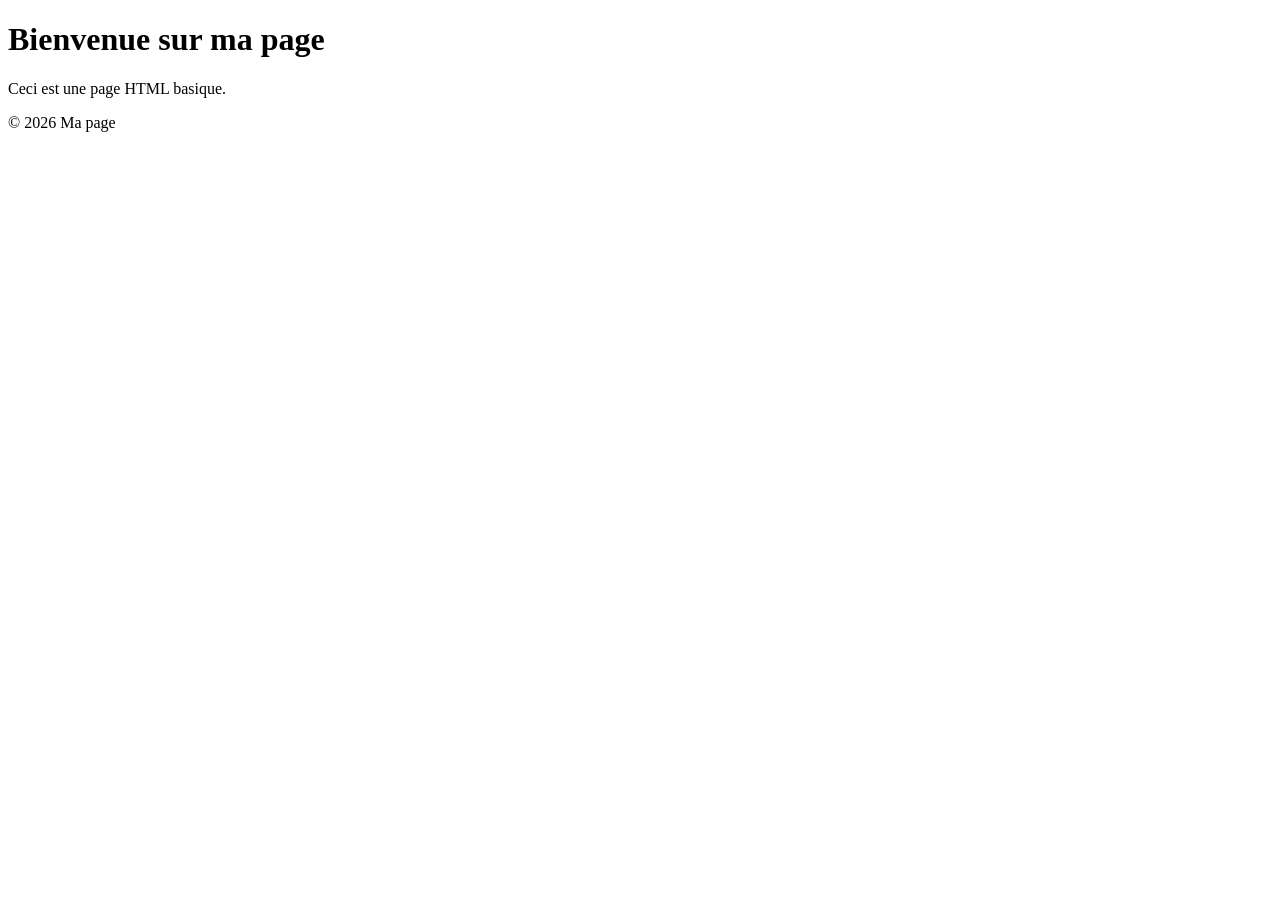
==== index.html @ 892050a7 "add FocusOrb landing page skeleton" ====
<!DOCTYPE html>
<html lang="fr">
<head>
	<meta charset="UTF-8">
	<meta name="viewport" content="width=device-width, initial-scale=1.0">
	<title>Ma page HTML</title>
</head>
<body>
	<header>
		<h1>Bienvenue sur ma page</h1>
	</header>

	<main>
		<p>Ceci est une page HTML basique.</p>
	</main>

	<footer>
		<p>&copy; 2026 Ma page</p>
	</footer>
</body>
</html>
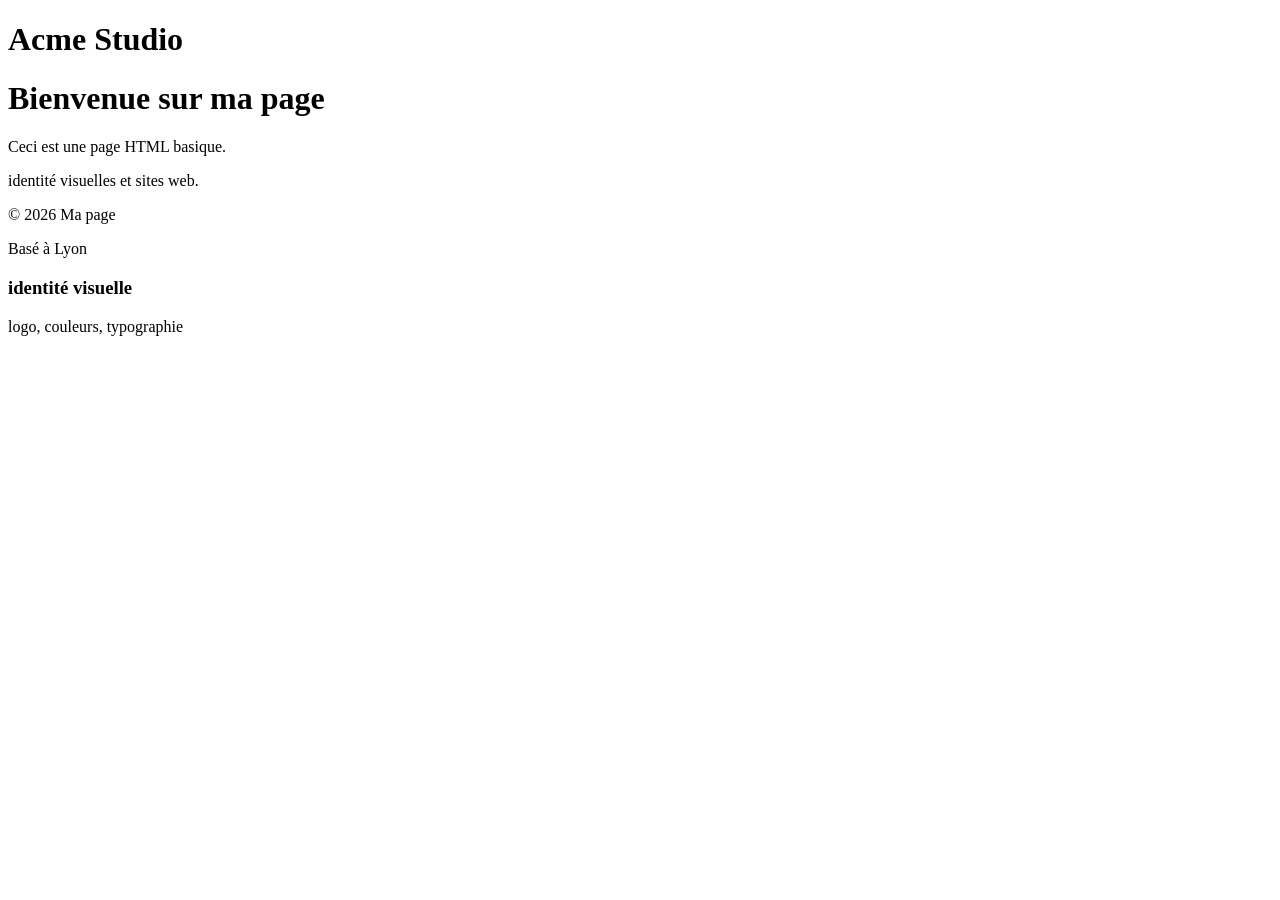
==== commit a74c460d: "add FocusOrb styles and update project files" ====
--- a/index.html
+++ b/index.html
@@ -4,18 +4,27 @@
 	<meta charset="UTF-8">
 	<meta name="viewport" content="width=device-width, initial-scale=1.0">
 	<title>Ma page HTML</title>
+	<link rel="stylesheet" href="style/main.css">
+	<h1> Acme Studio </h1>
+
 </head>
 <body>
 	<header>
 		<h1>Bienvenue sur ma page</h1>
-	</header>
+ </header>
 
 	<main>
 		<p>Ceci est une page HTML basique.</p>
 	</main>
-
+	<p class="tagline">identité visuelles et sites web.</p>
+		
 	<footer>
 		<p>&copy; 2026 Ma page</p>
+		<p>Basé à Lyon</p>
 	</footer>
 </body>
 </html>
+<article class="card">
+	<h3> identité visuelle</h3>
+	<p> logo, couleurs, typographie </p>
+</article>
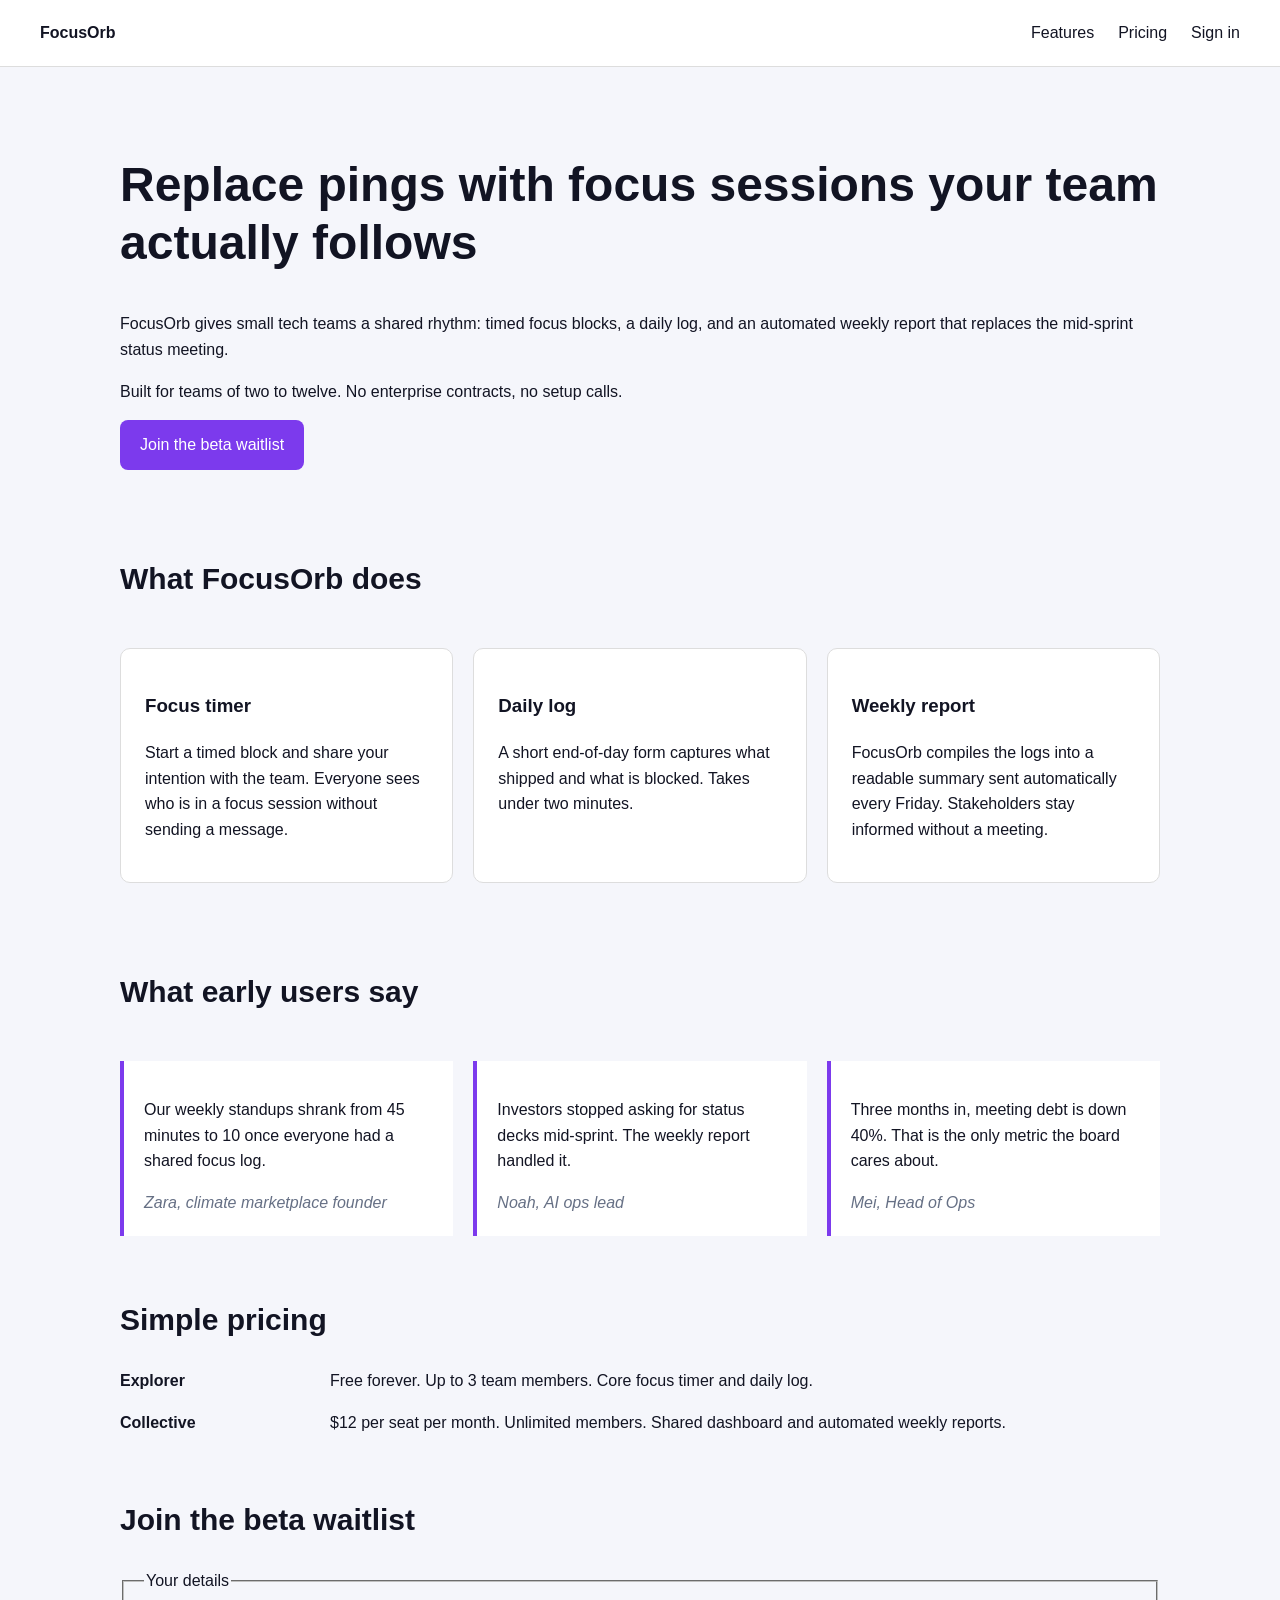
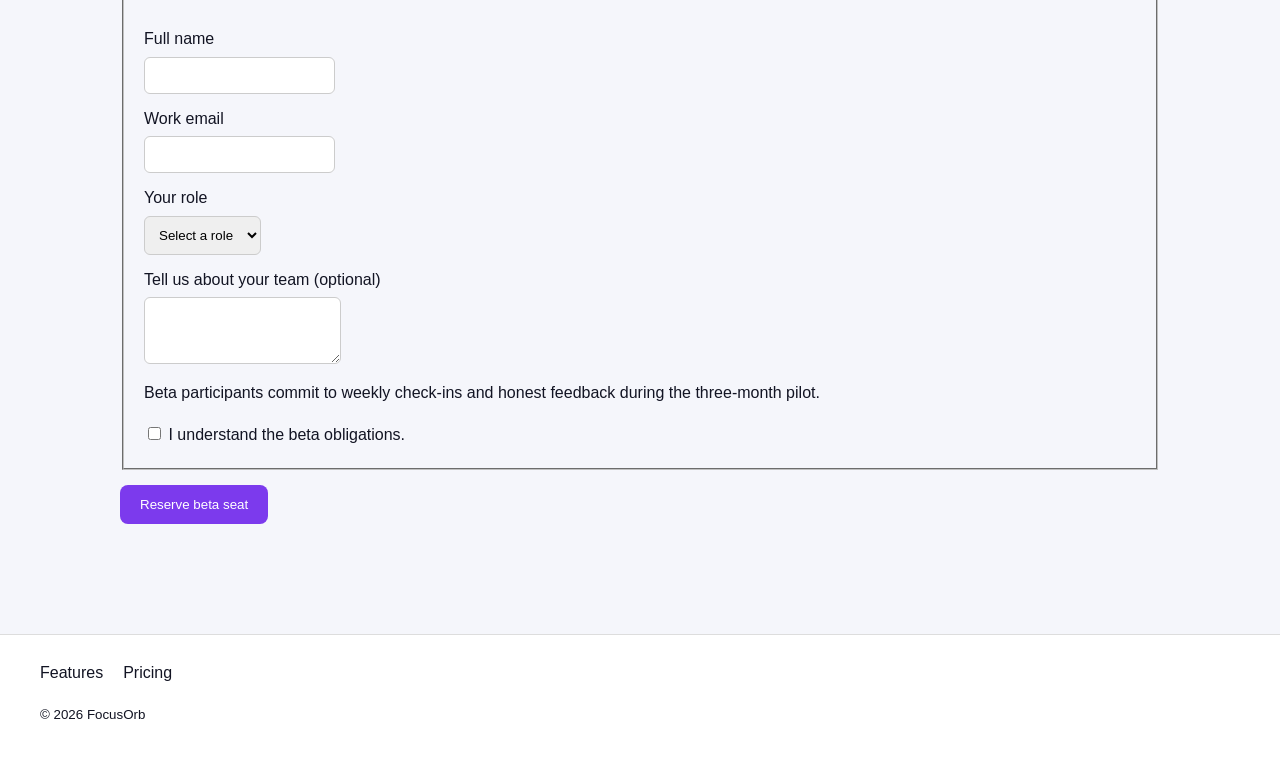
==== commit 4968e3e5: "complete FocusOrb styling and layout exercises" ====
--- a/index.html
+++ b/index.html
@@ -1,30 +1,276 @@
 <!DOCTYPE html>
-<html lang="fr">
+<html lang="en">
+
 <head>
-	<meta charset="UTF-8">
-	<meta name="viewport" content="width=device-width, initial-scale=1.0">
-	<title>Ma page HTML</title>
-	<link rel="stylesheet" href="style/main.css">
-	<h1> Acme Studio </h1>
-
+    <meta charset="UTF-8">
+    <meta name="viewport" content="width=device-width, initial-scale=1.0">
+
+    <title>FocusOrb · Gentle productivity rituals</title>
+
+    <link rel="stylesheet" href="styles.css?v=4">
 </head>
+
 <body>
-	<header>
-		<h1>Bienvenue sur ma page</h1>
- </header>
-
-	<main>
-		<p>Ceci est une page HTML basique.</p>
-	</main>
-	<p class="tagline">identité visuelles et sites web.</p>
-		
-	<footer>
-		<p>&copy; 2026 Ma page</p>
-		<p>Basé à Lyon</p>
-	</footer>
+
+    <header>
+        <p><strong>FocusOrb</strong></p>
+
+        <nav aria-label="Main">
+            <a href="#features">Features</a>
+            <a href="#pricing">Pricing</a>
+            <a href="#waitlist">Sign in</a>
+        </nav>
+    </header>
+
+    <main>
+
+        <section id="hero" aria-labelledby="hero-title">
+
+            <h1 id="hero-title">
+                Replace pings with focus sessions your team actually follows
+            </h1>
+
+            <p>
+                FocusOrb gives small tech teams a shared rhythm:
+                timed focus blocks, a daily log, and an automated weekly report
+                that replaces the mid-sprint status meeting.
+            </p>
+
+            <p>
+                Built for teams of two to twelve.
+                No enterprise contracts, no setup calls.
+            </p>
+
+            <a class="cta" href="#waitlist">
+                Join the beta waitlist
+            </a>
+
+        </section>
+
+
+        <section id="features" aria-labelledby="features-title">
+
+            <h2 id="features-title">
+                What FocusOrb does
+            </h2>
+
+            <article class="feature-card">
+                <h3>Focus timer</h3>
+
+                <p>
+                    Start a timed block and share your intention with the team.
+                    Everyone sees who is in a focus session without sending a message.
+                </p>
+            </article>
+
+            <article class="feature-card">
+                <h3>Daily log</h3>
+
+                <p>
+                    A short end-of-day form captures what shipped and what is blocked.
+                    Takes under two minutes.
+                </p>
+            </article>
+
+            <article class="feature-card">
+                <h3>Weekly report</h3>
+
+                <p>
+                    FocusOrb compiles the logs into a readable summary
+                    sent automatically every Friday.
+                    Stakeholders stay informed without a meeting.
+                </p>
+            </article>
+
+        </section>
+
+
+        <section id="testimonials" aria-labelledby="voices-title">
+
+            <h2 id="voices-title">
+                What early users say
+            </h2>
+
+            <blockquote class="testimonial">
+                <p>
+                    Our weekly standups shrank from 45 minutes to 10
+                    once everyone had a shared focus log.
+                </p>
+
+                <cite>
+                    Zara, climate marketplace founder
+                </cite>
+            </blockquote>
+
+            <blockquote class="testimonial">
+                <p>
+                    Investors stopped asking for status decks mid-sprint.
+                    The weekly report handled it.
+                </p>
+
+                <cite>
+                    Noah, AI ops lead
+                </cite>
+            </blockquote>
+
+            <blockquote class="testimonial">
+                <p>
+                    Three months in, meeting debt is down 40%.
+                    That is the only metric the board cares about.
+                </p>
+
+                <cite>
+                    Mei, Head of Ops
+                </cite>
+            </blockquote>
+
+        </section>
+
+
+        <section id="pricing" aria-labelledby="pricing-title">
+
+            <h2 id="pricing-title">
+                Simple pricing
+            </h2>
+
+            <dl>
+
+                <dt>Explorer</dt>
+
+                <dd>
+                    Free forever. Up to 3 team members.
+                    Core focus timer and daily log.
+                </dd>
+
+                <dt>Collective</dt>
+
+                <dd>
+                    $12 per seat per month.
+                    Unlimited members.
+                    Shared dashboard and automated weekly reports.
+                </dd>
+
+            </dl>
+
+        </section>
+
+
+        <section id="waitlist" aria-labelledby="waitlist-title">
+
+            <h2 id="waitlist-title">
+                Join the beta waitlist
+            </h2>
+
+            <form>
+
+                <fieldset>
+
+                    <legend>Your details</legend>
+
+                    <label for="fullname">
+                        Full name
+                    </label>
+
+                    <input
+                        id="fullname"
+                        name="fullname"
+                        type="text"
+                        autocomplete="name"
+                        required
+                    >
+
+                    <label for="email">
+                        Work email
+                    </label>
+
+                    <input
+                        id="email"
+                        name="email"
+                        type="email"
+                        autocomplete="email"
+                        required
+                    >
+
+                    <label for="role">
+                        Your role
+                    </label>
+
+                    <select id="role" name="role" required>
+
+                        <option value="">
+                            Select a role
+                        </option>
+
+                        <option value="founder">
+                            Founder
+                        </option>
+
+                        <option value="operator">
+                            Operator
+                        </option>
+
+                        <option value="engineer">
+                            Engineer
+                        </option>
+
+                        <option value="designer">
+                            Designer
+                        </option>
+
+                    </select>
+
+                    <label for="message">
+                        Tell us about your team (optional)
+                    </label>
+
+                    <textarea
+                        id="message"
+                        name="message"
+                        rows="3"
+                    ></textarea>
+
+                    <p id="beta-info">
+                        Beta participants commit to weekly check-ins
+                        and honest feedback during the three-month pilot.
+                    </p>
+
+                    <label class="consent">
+
+                        <input
+                            type="checkbox"
+                            name="beta_ack"
+                            aria-describedby="beta-info"
+                            required
+                        >
+
+                        I understand the beta obligations.
+
+                    </label>
+
+                </fieldset>
+
+                <button type="submit">
+                    Reserve beta seat
+                </button>
+
+            </form>
+
+        </section>
+
+    </main>
+
+
+    <footer>
+
+        <nav aria-label="Footer">
+            <a href="#features">Features</a>
+            <a href="#pricing">Pricing</a>
+        </nav>
+
+        <p>
+            <small>&copy; 2026 FocusOrb</small>
+        </p>
+
+    </footer>
+
 </body>
-</html>
-<article class="card">
-	<h3> identité visuelle</h3>
-	<p> logo, couleurs, typographie </p>
-</article>
--- a/styles.css
+++ b/styles.css
@@ -0,0 +1,173 @@
+* {
+  box-sizing: border-box;
+}
+
+body {
+  margin: 0;
+  font-family: Arial, sans-serif;
+  color: #121423;
+  background-color: #f5f6fb;
+  line-height: 1.6;
+}
+
+header {
+  display: flex;
+  justify-content: space-between;
+  align-items: center;
+  padding: 20px 40px;
+  background: white;
+  border-bottom: 1px solid #ddd;
+}
+
+header p {
+  margin: 0;
+}
+
+header nav {
+  display: flex;
+  gap: 24px;
+}
+
+header nav a,
+footer nav a {
+  color: #121423;
+  text-decoration: none;
+}
+
+main {
+  max-width: 1100px;
+  margin: 0 auto;
+  padding: 50px 30px;
+}
+
+section {
+  margin-bottom: 60px;
+}
+
+h1 {
+  font-size: 48px;
+  line-height: 1.2;
+}
+
+h2 {
+  font-size: 30px;
+}
+
+.cta {
+  display: inline-block;
+  padding: 12px 20px;
+  background: #7c3aed;
+  color: white;
+  text-decoration: none;
+  border-radius: 8px;
+}
+
+#features {
+  display: grid;
+  grid-template-columns: repeat(3, 1fr);
+  gap: 20px;
+}
+
+#features h2 {
+  grid-column: 1 / -1;
+}
+
+.feature-card {
+  padding: 24px;
+  background: white;
+  border: 1px solid #ddd;
+  border-radius: 10px;
+}
+
+#testimonials {
+  display: flex;
+  flex-wrap: wrap;
+  gap: 20px;
+}
+
+#testimonials h2 {
+  flex-basis: 100%;
+}
+
+.testimonial {
+  flex: 1 1 260px;
+  margin: 0;
+  padding: 20px;
+  background: white;
+  border-left: 4px solid #7c3aed;
+}
+
+.testimonial cite {
+  color: #667085;
+}
+
+#pricing dl {
+  display: grid;
+  grid-template-columns: 180px 1fr;
+  gap: 16px 30px;
+}
+
+#pricing dt {
+  font-weight: bold;
+}
+
+#pricing dd {
+  margin: 0;
+}
+
+fieldset {
+  padding: 20px;
+}
+
+label {
+  display: block;
+  margin-top: 12px;
+}
+
+input,
+select,
+textarea {
+  display: block;
+  padding: 10px;
+  margin-top: 5px;
+  border: 1px solid #ccc;
+  border-radius: 6px;
+}
+
+.consent input {
+  display: inline;
+}
+
+button {
+  margin-top: 15px;
+  padding: 12px 20px;
+  background: #7c3aed;
+  color: white;
+  border: 0;
+  border-radius: 8px;
+}
+
+footer {
+  padding: 25px 40px;
+  background: white;
+  border-top: 1px solid #ddd;
+}
+
+footer nav {
+  display: flex;
+  gap: 20px;
+}
+
+.cta:hover,
+button:hover {
+  background-color: #5b21b6;
+}
+
+a:focus-visible,
+input:focus-visible,
+select:focus-visible,
+textarea:focus-visible,
+button:focus-visible {
+  outline: 3px solid #7c3aed;
+  outline-offset: 3px;
+}
